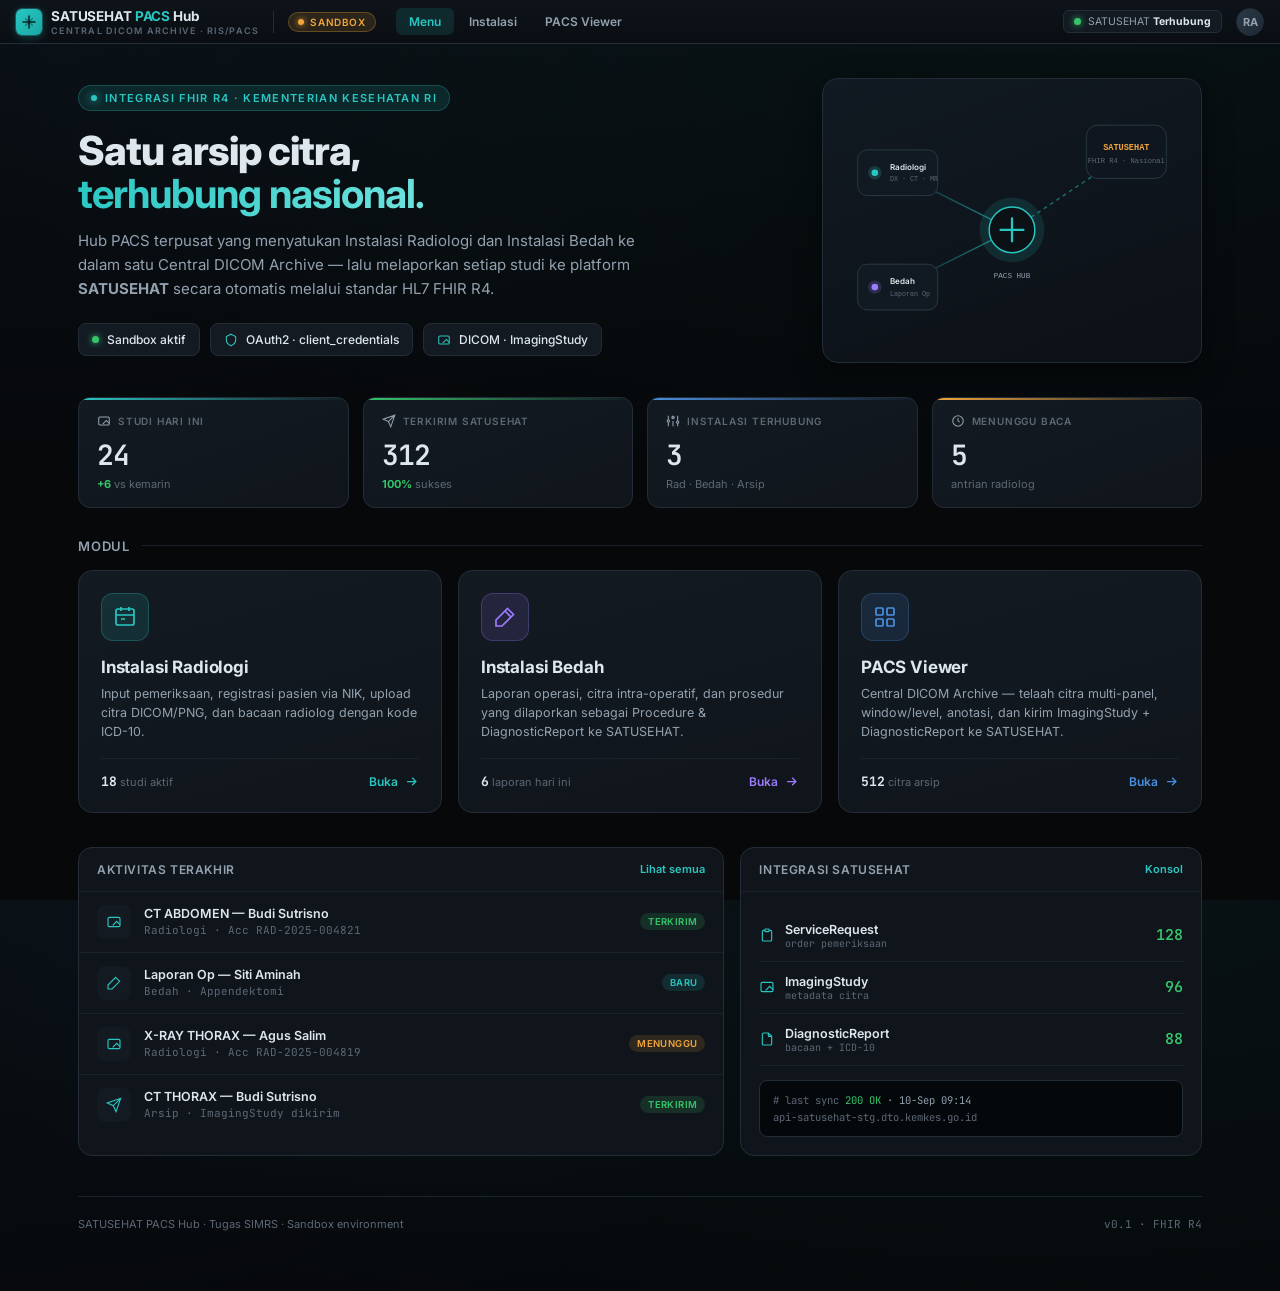
==== Frontend/index.html @ b4e3c7f9 "SIMRS × SATUSEHAT PACS Hub — HTML/DWV frontend + FastAPI backend - Frontend: main menu, instalasi wo" ====
<!DOCTYPE html>
<html lang="id" data-theme="dark">
<head>
<meta charset="UTF-8" />
<meta name="viewport" content="width=device-width, initial-scale=1.0" />
<title>SATUSEHAT PACS Hub · Menu</title>
<link rel="preconnect" href="https://fonts.googleapis.com" />
<link rel="preconnect" href="https://fonts.gstatic.com" crossorigin />
<link href="https://fonts.googleapis.com/css2?family=Inter:wght@400;500;600;700;800&family=JetBrains+Mono:wght@400;500;600&display=swap" rel="stylesheet" />
<style>
:root{
  --bg-void:#06080a;--bg-app:#0b0f14;--bg-elev:#10151b;--bg-panel:#131a22;--bg-panel-2:#182029;--bg-hover:#1d2731;
  --line:#232d38;--line-soft:#1a222b;--txt:#dfe7ee;--txt-2:#93a1af;--txt-3:#5c6875;
  --accent:#29c6c2;--accent-2:#1aa8a4;--accent-dim:rgba(41,198,194,.13);
  --amber:#f2a63b;--amber-dim:rgba(242,166,59,.13);--green:#35c46b;--red:#e5484d;--blue:#4a90e2;--purple:#9d7bff;
  --shadow:0 8px 30px rgba(0,0,0,.45);--radius:6px;--mono:'JetBrains Mono','Consolas',monospace;--h-brand:44px;
}
*{box-sizing:border-box;margin:0;padding:0}
html,body{height:100%}
body{font-family:'Inter',-apple-system,'Segoe UI',Roboto,sans-serif;background:var(--bg-void);color:var(--txt);font-size:13px;-webkit-font-smoothing:antialiased;
  background-image:radial-gradient(1200px 600px at 80% -10%,rgba(41,198,194,.06),transparent),radial-gradient(900px 500px at 0% 0%,rgba(74,144,226,.05),transparent);}
button{font-family:inherit;color:inherit;background:none;border:none;cursor:pointer}
a{text-decoration:none;color:inherit}
::-webkit-scrollbar{width:9px;height:9px}::-webkit-scrollbar-track{background:var(--bg-void)}::-webkit-scrollbar-thumb{background:#28323d;border-radius:5px;border:2px solid var(--bg-void)}
.mono{font-family:var(--mono)}

/* brand bar */
.brand{height:var(--h-brand);display:flex;align-items:center;gap:14px;padding:0 16px;background:linear-gradient(180deg,#0e141a,#0a0e13);border-bottom:1px solid var(--line);position:sticky;top:0;z-index:20}
.logo{display:flex;align-items:center;gap:9px}
.logo-mark{width:26px;height:26px;border-radius:6px;background:linear-gradient(135deg,var(--accent),var(--accent-2));display:grid;place-items:center;box-shadow:0 0 0 1px rgba(41,198,194,.3),0 2px 10px rgba(41,198,194,.3)}
.logo-mark svg{width:16px;height:16px;stroke:#04211f;stroke-width:2.2;fill:none}
.logo-name{font-weight:700;font-size:13.5px;letter-spacing:-.01em}.logo-name b{color:var(--accent)}
.logo-sub{font-size:9px;letter-spacing:.14em;color:var(--txt-3);text-transform:uppercase;font-weight:600;margin-top:1px}
.brand-sep{width:1px;height:22px;background:var(--line)}
.env-badge{display:flex;align-items:center;gap:6px;padding:3px 9px;border-radius:20px;background:var(--amber-dim);border:1px solid rgba(242,166,59,.3)}
.env-badge .dot{width:6px;height:6px;border-radius:50%;background:var(--amber);box-shadow:0 0 6px var(--amber)}
.env-badge span{font-size:10px;font-weight:600;letter-spacing:.06em;color:var(--amber)}
.topnav{display:flex;gap:2px;margin-left:6px}
.topnav a{padding:6px 13px;border-radius:6px;font-size:12px;font-weight:600;color:var(--txt-2);transition:.12s}
.topnav a:hover{background:var(--bg-hover);color:var(--txt)}
.topnav a.active{background:var(--accent-dim);color:var(--accent)}
.brand-spacer{flex:1}
.conn{display:flex;align-items:center;gap:7px;padding:4px 10px;border-radius:var(--radius);background:var(--bg-panel);border:1px solid var(--line)}
.conn .led{width:7px;height:7px;border-radius:50%;background:var(--green);box-shadow:0 0 7px var(--green);animation:pulse 2.4s infinite}
@keyframes pulse{0%,100%{opacity:1}50%{opacity:.45}}
.conn small{font-size:10.5px;color:var(--txt-2)}.conn small b{color:var(--txt)}
.avatar{width:28px;height:28px;border-radius:50%;background:linear-gradient(135deg,#2c3a47,#1c2732);border:1px solid var(--line);display:grid;place-items:center;font-size:11px;font-weight:700;color:var(--txt-2)}

/* page container */
.wrap{max-width:1180px;margin:0 auto;padding:34px 28px 60px}

/* hero */
.hero{display:grid;grid-template-columns:1fr 380px;gap:30px;align-items:center;margin-bottom:34px}
.hero-eyebrow{display:inline-flex;align-items:center;gap:8px;font-size:11px;letter-spacing:.12em;text-transform:uppercase;font-weight:600;color:var(--accent);background:var(--accent-dim);border:1px solid rgba(41,198,194,.25);padding:5px 12px;border-radius:20px;margin-bottom:18px}
.hero-eyebrow .d{width:6px;height:6px;border-radius:50%;background:var(--accent);box-shadow:0 0 8px var(--accent)}
.hero h1{font-size:40px;font-weight:800;letter-spacing:-.025em;line-height:1.08;margin-bottom:14px}
.hero h1 b{background:linear-gradient(120deg,var(--accent),#6fe3df);-webkit-background-clip:text;background-clip:text;-webkit-text-fill-color:transparent}
.hero p{font-size:15px;color:var(--txt-2);line-height:1.6;max-width:560px;margin-bottom:22px}
.hero-chips{display:flex;gap:10px;flex-wrap:wrap}
.chip{display:flex;align-items:center;gap:8px;padding:8px 13px;background:var(--bg-panel);border:1px solid var(--line);border-radius:8px;font-size:12px;font-weight:500}
.chip svg{width:14px;height:14px;stroke:var(--accent);fill:none;stroke-width:1.8}
.chip .led{width:7px;height:7px;border-radius:50%;background:var(--green);box-shadow:0 0 7px var(--green)}
.hero-visual{background:linear-gradient(160deg,#111922,#0c1116);border:1px solid var(--line);border-radius:16px;padding:8px;box-shadow:var(--shadow);overflow:hidden}
.hero-visual svg{width:100%;height:auto;display:block}

/* stat tiles */
.stats{display:grid;grid-template-columns:repeat(4,1fr);gap:14px;margin-bottom:30px}
.stat{background:linear-gradient(160deg,var(--bg-panel),var(--bg-elev));border:1px solid var(--line);border-radius:12px;padding:16px 18px;position:relative;overflow:hidden}
.stat::before{content:'';position:absolute;top:0;left:0;right:0;height:2px;background:linear-gradient(90deg,var(--accent),transparent)}
.stat .st-label{font-size:10px;letter-spacing:.08em;text-transform:uppercase;color:var(--txt-3);font-weight:600;margin-bottom:8px;display:flex;align-items:center;gap:7px}
.stat .st-label svg{width:14px;height:14px;stroke:var(--txt-2);fill:none;stroke-width:1.8}
.stat .st-num{font-family:var(--mono);font-size:28px;font-weight:600;letter-spacing:-.02em}
.stat .st-sub{font-size:11px;color:var(--txt-3);margin-top:4px}
.stat .st-sub b{color:var(--green)}
.stat:nth-child(2)::before{background:linear-gradient(90deg,var(--green),transparent)}
.stat:nth-child(3)::before{background:linear-gradient(90deg,var(--blue),transparent)}
.stat:nth-child(4)::before{background:linear-gradient(90deg,var(--amber),transparent)}

/* module cards */
.sec-title{display:flex;align-items:center;gap:12px;font-size:13px;letter-spacing:.06em;text-transform:uppercase;color:var(--txt-2);font-weight:600;margin:6px 0 16px}
.sec-title::after{content:'';flex:1;height:1px;background:var(--line-soft)}
.modules{display:grid;grid-template-columns:repeat(3,1fr);gap:16px;margin-bottom:34px}
.mod{display:flex;flex-direction:column;background:linear-gradient(165deg,var(--bg-panel),var(--bg-elev));border:1px solid var(--line);border-radius:14px;padding:22px;position:relative;overflow:hidden;transition:transform .16s,border-color .16s,box-shadow .16s}
.mod::after{content:'';position:absolute;inset:0;background:radial-gradient(400px 200px at 50% -20%,var(--glow,rgba(41,198,194,.14)),transparent);opacity:0;transition:opacity .2s;pointer-events:none}
.mod:hover{transform:translateY(-4px);border-color:var(--brd,rgba(41,198,194,.4));box-shadow:0 14px 40px rgba(0,0,0,.4)}
.mod:hover::after{opacity:1}
.mod-icon{width:48px;height:48px;border-radius:12px;display:grid;place-items:center;margin-bottom:16px;background:var(--ic-bg,var(--accent-dim));border:1px solid var(--ic-brd,rgba(41,198,194,.25))}
.mod-icon svg{width:24px;height:24px;stroke:var(--ic,var(--accent));fill:none;stroke-width:1.7}
.mod h3{font-size:17px;font-weight:700;letter-spacing:-.01em;margin-bottom:7px}
.mod p{font-size:12.5px;color:var(--txt-2);line-height:1.55;margin-bottom:16px;flex:1}
.mod-foot{display:flex;align-items:center;justify-content:space-between;padding-top:14px;border-top:1px solid var(--line-soft)}
.mod-stat{font-size:11px;color:var(--txt-3)}.mod-stat b{font-family:var(--mono);color:var(--txt);font-size:13px}
.mod-go{display:flex;align-items:center;gap:6px;font-size:12px;font-weight:600;color:var(--ic,var(--accent))}
.mod-go svg{width:15px;height:15px;stroke:currentColor;fill:none;stroke-width:2;transition:transform .16s}
.mod:hover .mod-go svg{transform:translateX(4px)}

/* bottom two-col */
.bottom{display:grid;grid-template-columns:1.4fr 1fr;gap:16px}
.card{background:var(--bg-elev);border:1px solid var(--line);border-radius:14px;overflow:hidden}
.card-head{display:flex;align-items:center;justify-content:space-between;padding:14px 18px;border-bottom:1px solid var(--line-soft)}
.card-head span{font-size:12px;letter-spacing:.05em;text-transform:uppercase;color:var(--txt-2);font-weight:600}
.card-head a{font-size:11px;color:var(--accent);font-weight:600}
.act{display:flex;align-items:center;gap:13px;padding:13px 18px;border-bottom:1px solid var(--line-soft)}
.act:last-child{border-bottom:none}
.act-ic{width:34px;height:34px;border-radius:8px;background:var(--bg-panel);display:grid;place-items:center;flex-shrink:0}
.act-ic svg{width:16px;height:16px;stroke:var(--accent);fill:none;stroke-width:1.7}
.act-main{flex:1;min-width:0}.act-main b{font-size:12.5px;font-weight:600;display:block}.act-main small{font-size:11px;color:var(--txt-3);font-family:var(--mono)}
.act-tag{font-size:9.5px;font-weight:600;letter-spacing:.04em;text-transform:uppercase;padding:3px 8px;border-radius:12px}
.act-tag.sent{background:rgba(53,196,107,.15);color:var(--green)}
.act-tag.new{background:var(--accent-dim);color:var(--accent)}
.act-tag.wait{background:var(--amber-dim);color:var(--amber)}
/* integration card */
.integ{padding:18px}
.integ-row{display:flex;align-items:center;justify-content:space-between;padding:11px 0;border-bottom:1px solid var(--line-soft)}
.integ-row:last-child{border-bottom:none}
.integ-row .l{display:flex;align-items:center;gap:10px}
.integ-row .l svg{width:16px;height:16px;stroke:var(--accent);fill:none;stroke-width:1.7}
.integ-row .l b{font-size:12.5px;font-weight:600}.integ-row .l small{display:block;font-size:10px;color:var(--txt-3);font-family:var(--mono)}
.integ-row .n{font-family:var(--mono);font-size:15px;font-weight:600;color:var(--green)}
.integ-foot{margin-top:14px;padding:11px 13px;background:#05080b;border:1px solid var(--line);border-radius:8px;font-family:var(--mono);font-size:10.5px;color:var(--txt-2);line-height:1.6}
.integ-foot .ok{color:var(--green)}.integ-foot .mut{color:var(--txt-3)}

.footer{margin-top:40px;padding-top:20px;border-top:1px solid var(--line-soft);display:flex;align-items:center;justify-content:space-between;font-size:11px;color:var(--txt-3)}

@media(max-width:960px){.hero{grid-template-columns:1fr}.hero-visual{display:none}.stats{grid-template-columns:1fr 1fr}.modules{grid-template-columns:1fr}.bottom{grid-template-columns:1fr}}
</style>
</head>
<body>

<header class="brand">
  <a href="index.html" class="logo">
    <div class="logo-mark"><svg viewBox="0 0 24 24"><path d="M12 3v18M3 12h18" stroke-linecap="round"/><path d="M7 7l10 10M17 7L7 17" opacity=".4" stroke-linecap="round"/></svg></div>
    <div><div class="logo-name">SATUSEHAT <b>PACS</b> Hub</div><div class="logo-sub">Central DICOM Archive · RIS/PACS</div></div>
  </a>
  <div class="brand-sep"></div>
  <div class="env-badge"><i class="dot"></i><span>SANDBOX</span></div>
  <nav class="topnav">
    <a href="index.html" class="active">Menu</a>
    <a href="instalasi.html">Instalasi</a>
    <a href="pacs.html">PACS Viewer</a>
  </nav>
  <div class="brand-spacer"></div>
  <div class="conn"><i class="led"></i><small>SATUSEHAT <b>Terhubung</b></small></div>
  <div class="avatar">RA</div>
</header>

<div class="wrap">

  <!-- HERO -->
  <section class="hero">
    <div>
      <div class="hero-eyebrow"><i class="d"></i>Integrasi FHIR R4 · Kementerian Kesehatan RI</div>
      <h1>Satu arsip citra,<br><b>terhubung nasional.</b></h1>
      <p>Hub PACS terpusat yang menyatukan Instalasi Radiologi dan Instalasi Bedah ke dalam satu Central DICOM Archive — lalu melaporkan setiap studi ke platform <b>SATUSEHAT</b> secara otomatis melalui standar HL7 FHIR R4.</p>
      <div class="hero-chips">
        <div class="chip"><i class="led"></i>Sandbox aktif</div>
        <div class="chip"><svg viewBox="0 0 24 24"><path d="M12 2l8 4v6c0 5-3.5 8-8 10-4.5-2-8-5-8-10V6z"/></svg>OAuth2 · client_credentials</div>
        <div class="chip"><svg viewBox="0 0 24 24"><rect x="3" y="5" width="18" height="14" rx="2"/><path d="M21 16l-5-5-6 6"/></svg>DICOM · ImagingStudy</div>
      </div>
    </div>
    <div class="hero-visual">
      <svg viewBox="0 0 380 280" xmlns="http://www.w3.org/2000/svg">
        <defs>
          <radialGradient id="hub" cx="50%" cy="50%" r="50%"><stop offset="0%" stop-color="#29c6c2"/><stop offset="100%" stop-color="#1aa8a4"/></radialGradient>
          <linearGradient id="ln" x1="0" y1="0" x2="1" y2="0"><stop offset="0%" stop-color="#29c6c2" stop-opacity="0"/><stop offset="100%" stop-color="#29c6c2" stop-opacity=".7"/></linearGradient>
        </defs>
        <!-- links -->
        <line x1="70" y1="90" x2="190" y2="150" stroke="url(#ln)" stroke-width="1.5"/>
        <line x1="70" y1="210" x2="190" y2="150" stroke="url(#ln)" stroke-width="1.5"/>
        <line x1="190" y1="150" x2="310" y2="70" stroke="#29c6c2" stroke-opacity=".5" stroke-width="1.5" stroke-dasharray="4 4"/>
        <!-- satusehat cloud -->
        <g transform="translate(268,40)"><rect width="84" height="56" rx="12" fill="#0f1620" stroke="#2a3a44"/><text x="42" y="26" fill="#f2a63b" font-family="monospace" font-size="9" font-weight="700" text-anchor="middle">SATUSEHAT</text><text x="42" y="40" fill="#5c6875" font-family="monospace" font-size="7.5" text-anchor="middle">FHIR R4 · Nasional</text></g>
        <!-- nodes -->
        <g transform="translate(28,66)"><rect width="84" height="48" rx="10" fill="#111922" stroke="#2a3a44"/><circle cx="18" cy="24" r="7" fill="#29c6c2" opacity=".2"/><circle cx="18" cy="24" r="3.5" fill="#29c6c2"/><text x="34" y="21" fill="#dfe7ee" font-family="Inter" font-size="8.5" font-weight="600">Radiologi</text><text x="34" y="33" fill="#5c6875" font-family="monospace" font-size="7">DX · CT · MR</text></g>
        <g transform="translate(28,186)"><rect width="84" height="48" rx="10" fill="#111922" stroke="#2a3a44"/><circle cx="18" cy="24" r="7" fill="#9d7bff" opacity=".2"/><circle cx="18" cy="24" r="3.5" fill="#9d7bff"/><text x="34" y="21" fill="#dfe7ee" font-family="Inter" font-size="8.5" font-weight="600">Bedah</text><text x="34" y="33" fill="#5c6875" font-family="monospace" font-size="7">Laporan Op</text></g>
        <!-- central hub -->
        <circle cx="190" cy="150" r="34" fill="url(#hub)" opacity=".16"/>
        <circle cx="190" cy="150" r="24" fill="#0c1116" stroke="#29c6c2" stroke-width="1.5"/>
        <path d="M190 138v24M178 150h24" stroke="#29c6c2" stroke-width="2.4" stroke-linecap="round"/>
        <circle cx="190" cy="150" r="34" fill="none" stroke="#29c6c2" stroke-opacity=".3" stroke-width="1"><animate attributeName="r" values="24;46;24" dur="3s" repeatCount="indefinite"/><animate attributeName="stroke-opacity" values=".5;0;.5" dur="3s" repeatCount="indefinite"/></circle>
        <text x="190" y="200" fill="#93a1af" font-family="monospace" font-size="8" text-anchor="middle">PACS HUB</text>
      </svg>
    </div>
  </section>

  <!-- STATS -->
  <section class="stats">
    <div class="stat"><div class="st-label"><svg viewBox="0 0 24 24"><rect x="3" y="5" width="18" height="14" rx="2"/><path d="M21 16l-5-5-6 6"/></svg>Studi Hari Ini</div><div class="st-num">24</div><div class="st-sub"><b>+6</b> vs kemarin</div></div>
    <div class="stat"><div class="st-label"><svg viewBox="0 0 24 24"><path d="M22 2L11 13M22 2l-7 20-4-9-9-4 20-7z"/></svg>Terkirim SATUSEHAT</div><div class="st-num">312</div><div class="st-sub"><b>100%</b> sukses</div></div>
    <div class="stat"><div class="st-label"><svg viewBox="0 0 24 24"><path d="M4 21v-7M4 10V3M12 21v-9M12 8V3M20 21v-5M20 12V3"/><circle cx="4" cy="12" r="2"/><circle cx="12" cy="6" r="2"/><circle cx="20" cy="14" r="2"/></svg>Instalasi Terhubung</div><div class="st-num">3</div><div class="st-sub">Rad · Bedah · Arsip</div></div>
    <div class="stat"><div class="st-label"><svg viewBox="0 0 24 24"><circle cx="12" cy="12" r="9"/><path d="M12 7v5l3 2"/></svg>Menunggu Baca</div><div class="st-num">5</div><div class="st-sub">antrian radiolog</div></div>
  </section>

  <!-- MODULES -->
  <div class="sec-title">Modul</div>
  <section class="modules">
    <a class="mod" href="instalasi.html" style="--brd:rgba(41,198,194,.4);--glow:rgba(41,198,194,.14);--ic:#29c6c2;--ic-bg:rgba(41,198,194,.13);--ic-brd:rgba(41,198,194,.25)">
      <div class="mod-icon"><svg viewBox="0 0 24 24"><rect x="3" y="4" width="18" height="16" rx="2"/><path d="M8 2v4M16 2v4M3 10h18M8 14h4"/></svg></div>
      <h3>Instalasi Radiologi</h3>
      <p>Input pemeriksaan, registrasi pasien via NIK, upload citra DICOM/PNG, dan bacaan radiolog dengan kode ICD-10.</p>
      <div class="mod-foot"><span class="mod-stat"><b>18</b> studi aktif</span><span class="mod-go">Buka <svg viewBox="0 0 24 24"><path d="M5 12h14M13 6l6 6-6 6"/></svg></span></div>
    </a>
    <a class="mod" href="instalasi.html#bedah" style="--brd:rgba(157,123,255,.4);--glow:rgba(157,123,255,.14);--ic:#9d7bff;--ic-bg:rgba(157,123,255,.13);--ic-brd:rgba(157,123,255,.25)">
      <div class="mod-icon"><svg viewBox="0 0 24 24"><path d="M14.5 3.5l6 6L9 21H3v-6z"/><path d="M12 6l6 6"/></svg></div>
      <h3>Instalasi Bedah</h3>
      <p>Laporan operasi, citra intra-operatif, dan prosedur yang dilaporkan sebagai Procedure & DiagnosticReport ke SATUSEHAT.</p>
      <div class="mod-foot"><span class="mod-stat"><b>6</b> laporan hari ini</span><span class="mod-go">Buka <svg viewBox="0 0 24 24"><path d="M5 12h14M13 6l6 6-6 6"/></svg></span></div>
    </a>
    <a class="mod" href="pacs.html" style="--brd:rgba(74,144,226,.4);--glow:rgba(74,144,226,.14);--ic:#4a90e2;--ic-bg:rgba(74,144,226,.13);--ic-brd:rgba(74,144,226,.25)">
      <div class="mod-icon"><svg viewBox="0 0 24 24"><rect x="3" y="3" width="7" height="7" rx="1"/><rect x="14" y="3" width="7" height="7" rx="1"/><rect x="3" y="14" width="7" height="7" rx="1"/><rect x="14" y="14" width="7" height="7" rx="1"/></svg></div>
      <h3>PACS Viewer</h3>
      <p>Central DICOM Archive — telaah citra multi-panel, window/level, anotasi, dan kirim ImagingStudy + DiagnosticReport ke SATUSEHAT.</p>
      <div class="mod-foot"><span class="mod-stat"><b>512</b> citra arsip</span><span class="mod-go">Buka <svg viewBox="0 0 24 24"><path d="M5 12h14M13 6l6 6-6 6"/></svg></span></div>
    </a>
  </section>

  <!-- BOTTOM -->
  <section class="bottom">
    <div class="card">
      <div class="card-head"><span>Aktivitas Terakhir</span><a href="pacs.html">Lihat semua</a></div>
      <div class="act"><div class="act-ic"><svg viewBox="0 0 24 24"><rect x="3" y="5" width="18" height="14" rx="2"/><path d="M21 16l-5-5-6 6"/></svg></div><div class="act-main"><b>CT ABDOMEN — Budi Sutrisno</b><small>Radiologi · Acc RAD-2025-004821</small></div><span class="act-tag sent">Terkirim</span></div>
      <div class="act"><div class="act-ic"><svg viewBox="0 0 24 24"><path d="M14.5 3.5l6 6L9 21H3v-6z"/></svg></div><div class="act-main"><b>Laporan Op — Siti Aminah</b><small>Bedah · Appendektomi</small></div><span class="act-tag new">Baru</span></div>
      <div class="act"><div class="act-ic"><svg viewBox="0 0 24 24"><rect x="3" y="5" width="18" height="14" rx="2"/><path d="M21 16l-5-5-6 6"/></svg></div><div class="act-main"><b>X-RAY THORAX — Agus Salim</b><small>Radiologi · Acc RAD-2025-004819</small></div><span class="act-tag wait">Menunggu</span></div>
      <div class="act"><div class="act-ic"><svg viewBox="0 0 24 24"><path d="M22 2L11 13M22 2l-7 20-4-9-9-4 20-7z"/></svg></div><div class="act-main"><b>CT THORAX — Budi Sutrisno</b><small>Arsip · ImagingStudy dikirim</small></div><span class="act-tag sent">Terkirim</span></div>
    </div>
    <div class="card">
      <div class="card-head"><span>Integrasi SATUSEHAT</span><a href="pacs.html">Konsol</a></div>
      <div class="integ">
        <div class="integ-row"><div class="l"><svg viewBox="0 0 24 24"><rect x="9" y="3" width="6" height="4" rx="1"/><path d="M9 5H7a2 2 0 00-2 2v12a2 2 0 002 2h10a2 2 0 002-2V7a2 2 0 00-2-2h-2"/></svg><div><b>ServiceRequest</b><small>order pemeriksaan</small></div></div><div class="n">128</div></div>
        <div class="integ-row"><div class="l"><svg viewBox="0 0 24 24"><rect x="3" y="5" width="18" height="14" rx="2"/><path d="M21 16l-5-5-6 6"/></svg><div><b>ImagingStudy</b><small>metadata citra</small></div></div><div class="n">96</div></div>
        <div class="integ-row"><div class="l"><svg viewBox="0 0 24 24"><path d="M14 3v4a1 1 0 001 1h4"/><path d="M17 21H7a2 2 0 01-2-2V5a2 2 0 012-2h7l5 5v11a2 2 0 01-2 2z"/></svg><div><b>DiagnosticReport</b><small>bacaan + ICD-10</small></div></div><div class="n">88</div></div>
        <div class="integ-foot"><span class="mut"># last sync</span> <span class="ok">200 OK</span> · 10-Sep 09:14<br><span class="mut">api-satusehat-stg.dto.kemkes.go.id</span></div>
      </div>
    </div>
  </section>

  <div class="footer"><span>SATUSEHAT PACS Hub · Tugas SIMRS · Sandbox environment</span><span class="mono">v0.1 · FHIR R4</span></div>
</div>

</body>
</html>
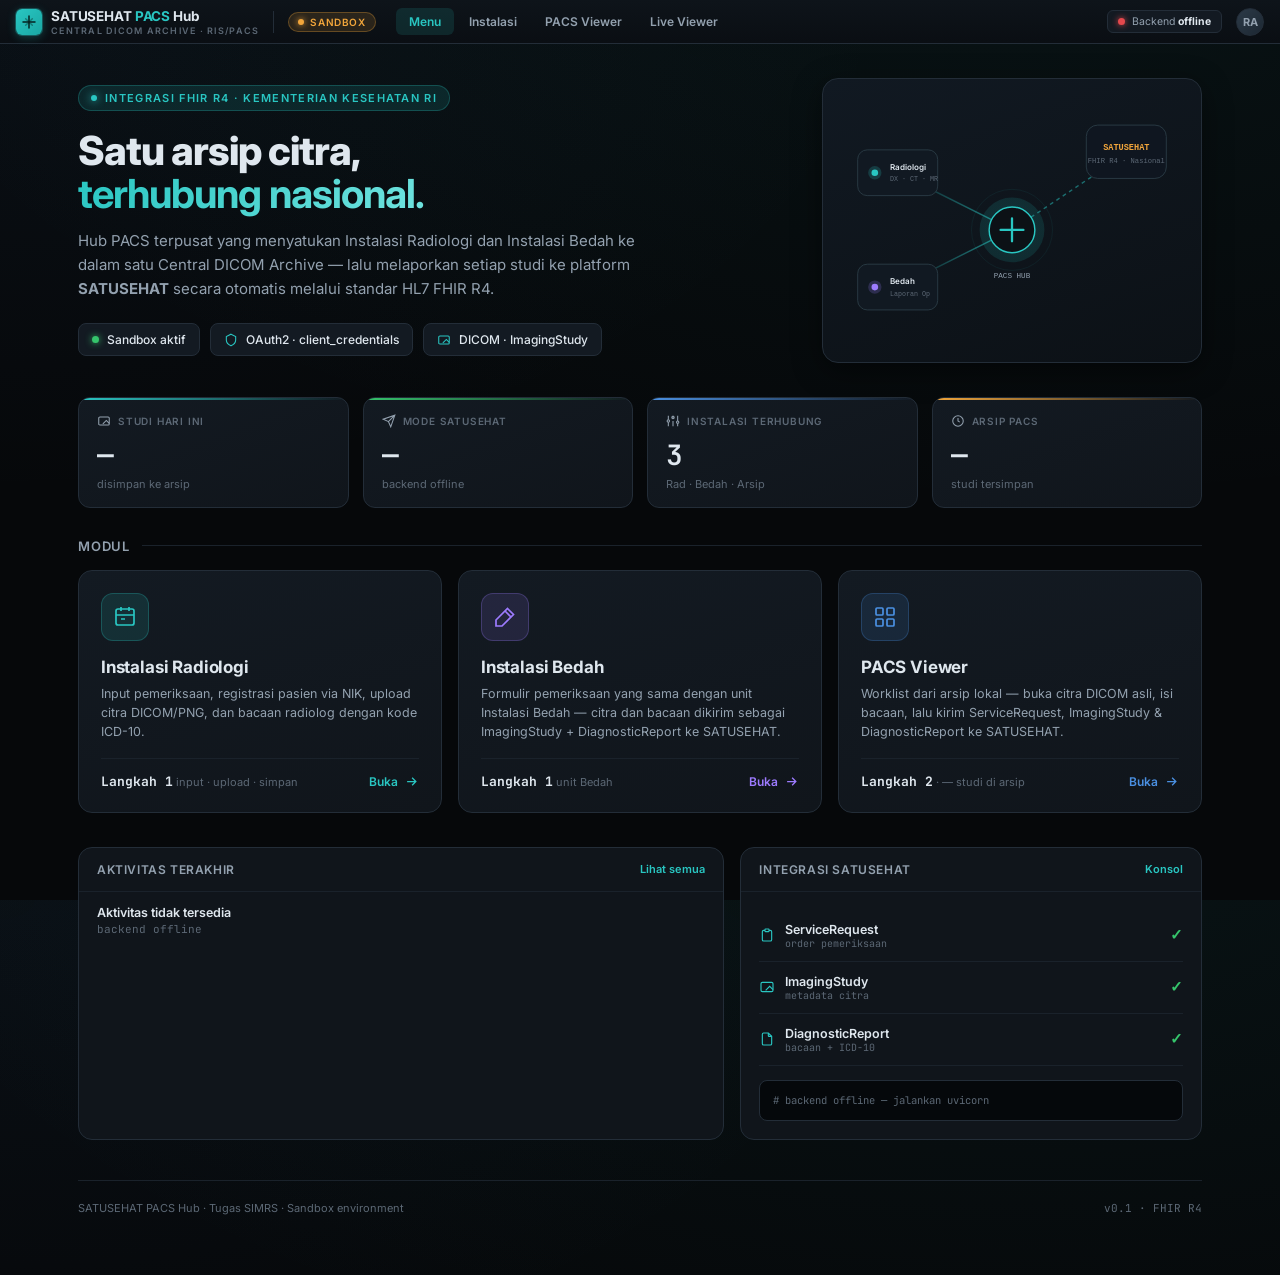
==== commit aa005164: "refactor: tidy frontend content - one demo patient, live status, archive-driven PACS" ====
--- a/Frontend/index.html
+++ b/Frontend/index.html
@@ -138,9 +138,10 @@
     <a href="index.html" class="active">Menu</a>
     <a href="instalasi.html">Instalasi</a>
     <a href="pacs.html">PACS Viewer</a>
+    <a href="viewer.html">Live Viewer</a>
   </nav>
   <div class="brand-spacer"></div>
-  <div class="conn"><i class="led"></i><small>SATUSEHAT <b>Terhubung</b></small></div>
+  <div class="conn" id="conn"><i class="led"></i><small id="connText">SATUSEHAT <b>memeriksa…</b></small></div>
   <div class="avatar">RA</div>
 </header>
 
@@ -185,10 +186,10 @@
 
   <!-- STATS -->
   <section class="stats">
-    <div class="stat"><div class="st-label"><svg viewBox="0 0 24 24"><rect x="3" y="5" width="18" height="14" rx="2"/><path d="M21 16l-5-5-6 6"/></svg>Studi Hari Ini</div><div class="st-num">24</div><div class="st-sub"><b>+6</b> vs kemarin</div></div>
-    <div class="stat"><div class="st-label"><svg viewBox="0 0 24 24"><path d="M22 2L11 13M22 2l-7 20-4-9-9-4 20-7z"/></svg>Terkirim SATUSEHAT</div><div class="st-num">312</div><div class="st-sub"><b>100%</b> sukses</div></div>
+    <div class="stat"><div class="st-label"><svg viewBox="0 0 24 24"><rect x="3" y="5" width="18" height="14" rx="2"/><path d="M21 16l-5-5-6 6"/></svg>Studi Hari Ini</div><div class="st-num" id="statToday">—</div><div class="st-sub">disimpan ke arsip</div></div>
+    <div class="stat"><div class="st-label"><svg viewBox="0 0 24 24"><path d="M22 2L11 13M22 2l-7 20-4-9-9-4 20-7z"/></svg>Mode SATUSEHAT</div><div class="st-num" id="statMode">—</div><div class="st-sub" id="statModeSub">memeriksa…</div></div>
     <div class="stat"><div class="st-label"><svg viewBox="0 0 24 24"><path d="M4 21v-7M4 10V3M12 21v-9M12 8V3M20 21v-5M20 12V3"/><circle cx="4" cy="12" r="2"/><circle cx="12" cy="6" r="2"/><circle cx="20" cy="14" r="2"/></svg>Instalasi Terhubung</div><div class="st-num">3</div><div class="st-sub">Rad · Bedah · Arsip</div></div>
-    <div class="stat"><div class="st-label"><svg viewBox="0 0 24 24"><circle cx="12" cy="12" r="9"/><path d="M12 7v5l3 2"/></svg>Menunggu Baca</div><div class="st-num">5</div><div class="st-sub">antrian radiolog</div></div>
+    <div class="stat"><div class="st-label"><svg viewBox="0 0 24 24"><circle cx="12" cy="12" r="9"/><path d="M12 7v5l3 2"/></svg>Arsip PACS</div><div class="st-num" id="statArchive">—</div><div class="st-sub" id="statArchiveSub">studi tersimpan</div></div>
   </section>
 
   <!-- MODULES -->
@@ -198,19 +199,19 @@
       <div class="mod-icon"><svg viewBox="0 0 24 24"><rect x="3" y="4" width="18" height="16" rx="2"/><path d="M8 2v4M16 2v4M3 10h18M8 14h4"/></svg></div>
       <h3>Instalasi Radiologi</h3>
       <p>Input pemeriksaan, registrasi pasien via NIK, upload citra DICOM/PNG, dan bacaan radiolog dengan kode ICD-10.</p>
-      <div class="mod-foot"><span class="mod-stat"><b>18</b> studi aktif</span><span class="mod-go">Buka <svg viewBox="0 0 24 24"><path d="M5 12h14M13 6l6 6-6 6"/></svg></span></div>
+      <div class="mod-foot"><span class="mod-stat"><b>Langkah 1</b> input · upload · simpan</span><span class="mod-go">Buka <svg viewBox="0 0 24 24"><path d="M5 12h14M13 6l6 6-6 6"/></svg></span></div>
     </a>
     <a class="mod" href="instalasi.html#bedah" style="--brd:rgba(157,123,255,.4);--glow:rgba(157,123,255,.14);--ic:#9d7bff;--ic-bg:rgba(157,123,255,.13);--ic-brd:rgba(157,123,255,.25)">
       <div class="mod-icon"><svg viewBox="0 0 24 24"><path d="M14.5 3.5l6 6L9 21H3v-6z"/><path d="M12 6l6 6"/></svg></div>
       <h3>Instalasi Bedah</h3>
-      <p>Laporan operasi, citra intra-operatif, dan prosedur yang dilaporkan sebagai Procedure & DiagnosticReport ke SATUSEHAT.</p>
-      <div class="mod-foot"><span class="mod-stat"><b>6</b> laporan hari ini</span><span class="mod-go">Buka <svg viewBox="0 0 24 24"><path d="M5 12h14M13 6l6 6-6 6"/></svg></span></div>
+      <p>Formulir pemeriksaan yang sama dengan unit Instalasi Bedah — citra dan bacaan dikirim sebagai ImagingStudy + DiagnosticReport ke SATUSEHAT.</p>
+      <div class="mod-foot"><span class="mod-stat"><b>Langkah 1</b> unit Bedah</span><span class="mod-go">Buka <svg viewBox="0 0 24 24"><path d="M5 12h14M13 6l6 6-6 6"/></svg></span></div>
     </a>
     <a class="mod" href="pacs.html" style="--brd:rgba(74,144,226,.4);--glow:rgba(74,144,226,.14);--ic:#4a90e2;--ic-bg:rgba(74,144,226,.13);--ic-brd:rgba(74,144,226,.25)">
       <div class="mod-icon"><svg viewBox="0 0 24 24"><rect x="3" y="3" width="7" height="7" rx="1"/><rect x="14" y="3" width="7" height="7" rx="1"/><rect x="3" y="14" width="7" height="7" rx="1"/><rect x="14" y="14" width="7" height="7" rx="1"/></svg></div>
       <h3>PACS Viewer</h3>
-      <p>Central DICOM Archive — telaah citra multi-panel, window/level, anotasi, dan kirim ImagingStudy + DiagnosticReport ke SATUSEHAT.</p>
-      <div class="mod-foot"><span class="mod-stat"><b>512</b> citra arsip</span><span class="mod-go">Buka <svg viewBox="0 0 24 24"><path d="M5 12h14M13 6l6 6-6 6"/></svg></span></div>
+      <p>Worklist dari arsip lokal — buka citra DICOM asli, isi bacaan, lalu kirim ServiceRequest, ImagingStudy &amp; DiagnosticReport ke SATUSEHAT.</p>
+      <div class="mod-foot"><span class="mod-stat"><b>Langkah 2</b> · <span id="modArchive">—</span> studi di arsip</span><span class="mod-go">Buka <svg viewBox="0 0 24 24"><path d="M5 12h14M13 6l6 6-6 6"/></svg></span></div>
     </a>
   </section>
 
@@ -218,18 +219,15 @@
   <section class="bottom">
     <div class="card">
       <div class="card-head"><span>Aktivitas Terakhir</span><a href="pacs.html">Lihat semua</a></div>
-      <div class="act"><div class="act-ic"><svg viewBox="0 0 24 24"><rect x="3" y="5" width="18" height="14" rx="2"/><path d="M21 16l-5-5-6 6"/></svg></div><div class="act-main"><b>CT ABDOMEN — Budi Sutrisno</b><small>Radiologi · Acc RAD-2025-004821</small></div><span class="act-tag sent">Terkirim</span></div>
-      <div class="act"><div class="act-ic"><svg viewBox="0 0 24 24"><path d="M14.5 3.5l6 6L9 21H3v-6z"/></svg></div><div class="act-main"><b>Laporan Op — Siti Aminah</b><small>Bedah · Appendektomi</small></div><span class="act-tag new">Baru</span></div>
-      <div class="act"><div class="act-ic"><svg viewBox="0 0 24 24"><rect x="3" y="5" width="18" height="14" rx="2"/><path d="M21 16l-5-5-6 6"/></svg></div><div class="act-main"><b>X-RAY THORAX — Agus Salim</b><small>Radiologi · Acc RAD-2025-004819</small></div><span class="act-tag wait">Menunggu</span></div>
-      <div class="act"><div class="act-ic"><svg viewBox="0 0 24 24"><path d="M22 2L11 13M22 2l-7 20-4-9-9-4 20-7z"/></svg></div><div class="act-main"><b>CT THORAX — Budi Sutrisno</b><small>Arsip · ImagingStudy dikirim</small></div><span class="act-tag sent">Terkirim</span></div>
+      <div id="actList"><div class="act"><div class="act-main"><b>Memuat aktivitas…</b><small>arsip lokal</small></div></div></div>
     </div>
     <div class="card">
       <div class="card-head"><span>Integrasi SATUSEHAT</span><a href="pacs.html">Konsol</a></div>
       <div class="integ">
-        <div class="integ-row"><div class="l"><svg viewBox="0 0 24 24"><rect x="9" y="3" width="6" height="4" rx="1"/><path d="M9 5H7a2 2 0 00-2 2v12a2 2 0 002 2h10a2 2 0 002-2V7a2 2 0 00-2-2h-2"/></svg><div><b>ServiceRequest</b><small>order pemeriksaan</small></div></div><div class="n">128</div></div>
-        <div class="integ-row"><div class="l"><svg viewBox="0 0 24 24"><rect x="3" y="5" width="18" height="14" rx="2"/><path d="M21 16l-5-5-6 6"/></svg><div><b>ImagingStudy</b><small>metadata citra</small></div></div><div class="n">96</div></div>
-        <div class="integ-row"><div class="l"><svg viewBox="0 0 24 24"><path d="M14 3v4a1 1 0 001 1h4"/><path d="M17 21H7a2 2 0 01-2-2V5a2 2 0 012-2h7l5 5v11a2 2 0 01-2 2z"/></svg><div><b>DiagnosticReport</b><small>bacaan + ICD-10</small></div></div><div class="n">88</div></div>
-        <div class="integ-foot"><span class="mut"># last sync</span> <span class="ok">200 OK</span> · 10-Sep 09:14<br><span class="mut">api-satusehat-stg.dto.kemkes.go.id</span></div>
+        <div class="integ-row"><div class="l"><svg viewBox="0 0 24 24"><rect x="9" y="3" width="6" height="4" rx="1"/><path d="M9 5H7a2 2 0 00-2 2v12a2 2 0 002 2h10a2 2 0 002-2V7a2 2 0 00-2-2h-2"/></svg><div><b>ServiceRequest</b><small>order pemeriksaan</small></div></div><div class="n">✓</div></div>
+        <div class="integ-row"><div class="l"><svg viewBox="0 0 24 24"><rect x="3" y="5" width="18" height="14" rx="2"/><path d="M21 16l-5-5-6 6"/></svg><div><b>ImagingStudy</b><small>metadata citra</small></div></div><div class="n">✓</div></div>
+        <div class="integ-row"><div class="l"><svg viewBox="0 0 24 24"><path d="M14 3v4a1 1 0 001 1h4"/><path d="M17 21H7a2 2 0 01-2-2V5a2 2 0 012-2h7l5 5v11a2 2 0 01-2 2z"/></svg><div><b>DiagnosticReport</b><small>bacaan + ICD-10</small></div></div><div class="n">✓</div></div>
+        <div class="integ-foot" id="integFoot"><span class="mut"># memeriksa backend…</span></div>
       </div>
     </div>
   </section>
@@ -237,5 +235,39 @@
   <div class="footer"><span>SATUSEHAT PACS Hub · Tugas SIMRS · Sandbox environment</span><span class="mono">v0.1 · FHIR R4</span></div>
 </div>
 
+<script>
+// Live menu data: backend health (LIVE/MOCK) and the local PACS archive. Nothing here is invented.
+(function(){
+  const API_BASE=location.protocol.startsWith('http')?location.origin:'http://localhost:8000';
+  const $=q=>document.querySelector(q);
+  const esc=v=>String(v??'').replace(/[&<>"]/g,c=>({'&':'&amp;','<':'&lt;','>':'&gt;','"':'&quot;'}[c]));
+  const ACT_ICON='<svg viewBox="0 0 24 24"><rect x="3" y="5" width="18" height="14" rx="2"/><path d="M21 16l-5-5-6 6"/></svg>';
+  function setConn(html,color){$('#connText').innerHTML=html;const led=$('#conn .led');if(led&&color){led.style.background=color;led.style.boxShadow='0 0 6px '+color;}}
+  function localDay(d){return d.getFullYear()+'-'+String(d.getMonth()+1).padStart(2,'0')+'-'+String(d.getDate()).padStart(2,'0');}
+  fetch(API_BASE+'/api/health').then(r=>r.json()).then(h=>{
+    const live=h.mode==='LIVE';
+    setConn('SATUSEHAT <b>'+(live?'Terhubung · LIVE':'Mode MOCK')+'</b>',live?null:'var(--amber)');
+    $('#statMode').textContent=h.mode;
+    $('#statModeSub').innerHTML=live?'<b>sandbox</b> Kemenkes':'respons simulasi';
+    $('#integFoot').innerHTML='<span class="mut"># mode</span> <span class="ok">'+esc(h.mode)+'</span><br><span class="mut">'+esc(String(h.base||'').replace(/^https?:\/\//,''))+'</span>';
+  }).catch(()=>{
+    setConn('Backend <b>offline</b>','var(--red)');
+    $('#statModeSub').textContent='backend offline';
+    $('#integFoot').innerHTML='<span class="mut"># backend offline — jalankan uvicorn</span>';
+  });
+  fetch(API_BASE+'/api/studies').then(r=>r.json()).then(list=>{
+    const today=localDay(new Date());
+    const withFile=list.filter(x=>x.file).length;
+    $('#statToday').textContent=list.filter(x=>(x.created||'').slice(0,10)===today).length;
+    $('#statArchive').textContent=list.length;
+    $('#statArchiveSub').textContent=withFile+' dengan citra';
+    $('#modArchive').textContent=list.length;
+    $('#actList').innerHTML=list.length?list.slice(0,4).map(x=>'<div class="act"><div class="act-ic">'+ACT_ICON+'</div><div class="act-main"><b>'+esc((x.description||'Studi').toUpperCase())+' — '+esc(x.name||'—')+'</b><small>'+esc((x.instalasi||'').replace('Instalasi ',''))+' · No. Arsip '+esc(x.id)+'</small></div><span class="act-tag '+(x.file?'new':'wait')+'">'+(x.file?'Baru':'Tanpa citra')+'</span></div>').join('')
+      :'<div class="act"><div class="act-main"><b>Belum ada aktivitas</b><small>mulai dari Instalasi → simpan studi</small></div></div>';
+  }).catch(()=>{
+    $('#actList').innerHTML='<div class="act"><div class="act-main"><b>Aktivitas tidak tersedia</b><small>backend offline</small></div></div>';
+  });
+})();
+</script>
 </body>
 </html>
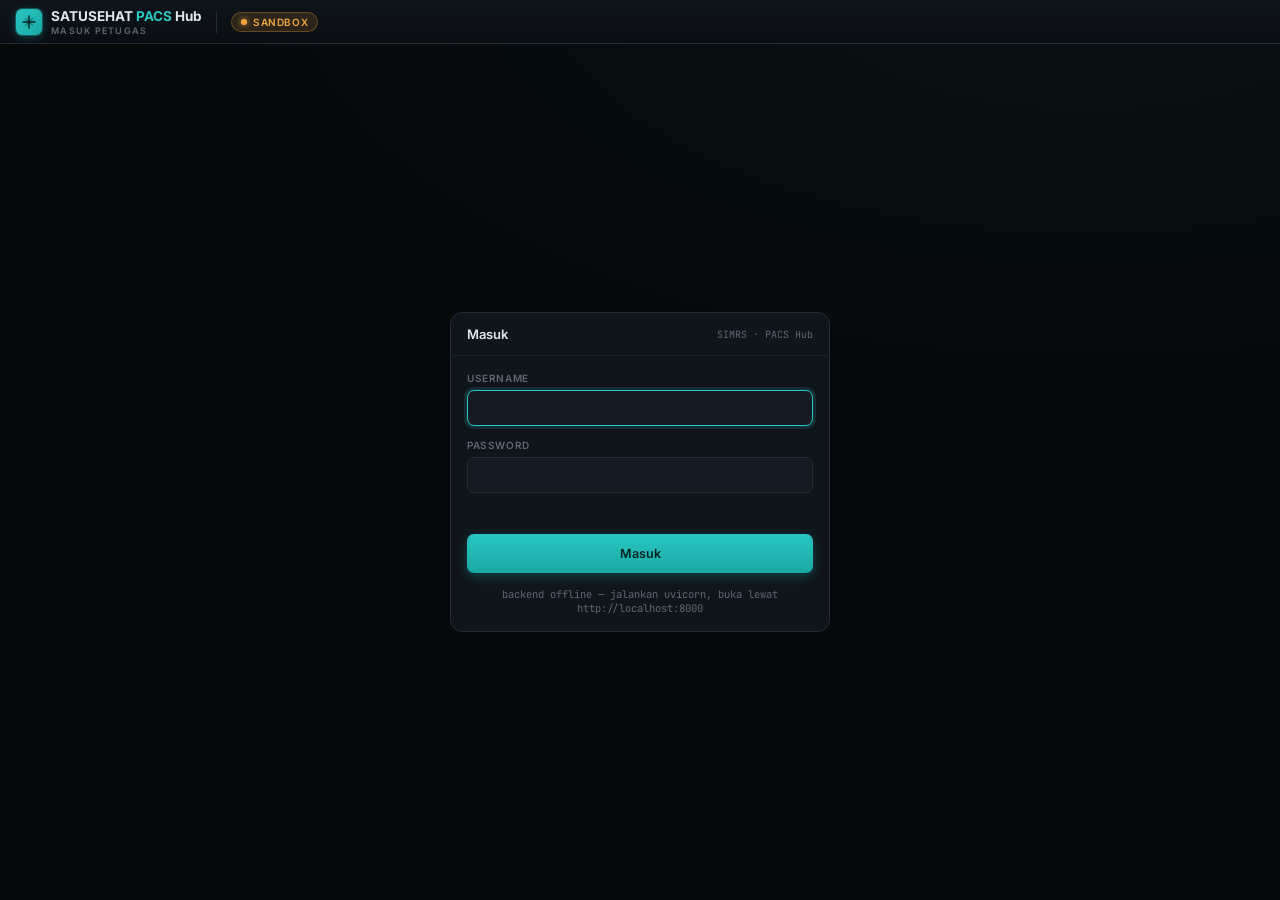
==== commit 787d6f1c: "feat: login with roles, Instalasi Bedah module (Encounter + Procedure), single PACS viewer" ====
--- a/Frontend/index.html
+++ b/Frontend/index.html
@@ -3,6 +3,7 @@
 <head>
 <meta charset="UTF-8" />
 <meta name="viewport" content="width=device-width, initial-scale=1.0" />
+<script src="auth.js"></script>
 <title>SATUSEHAT PACS Hub · Menu</title>
 <link rel="preconnect" href="https://fonts.googleapis.com" />
 <link rel="preconnect" href="https://fonts.gstatic.com" crossorigin />
@@ -138,7 +139,7 @@
     <a href="index.html" class="active">Menu</a>
     <a href="instalasi.html">Instalasi</a>
     <a href="pacs.html">PACS Viewer</a>
-    <a href="viewer.html">Live Viewer</a>
+    <a href="bedah.html">Bedah</a>
   </nav>
   <div class="brand-spacer"></div>
   <div class="conn" id="conn"><i class="led"></i><small id="connText">SATUSEHAT <b>memeriksa…</b></small></div>
@@ -201,11 +202,11 @@
       <p>Input pemeriksaan, registrasi pasien via NIK, upload citra DICOM/PNG, dan bacaan radiolog dengan kode ICD-10.</p>
       <div class="mod-foot"><span class="mod-stat"><b>Langkah 1</b> input · upload · simpan</span><span class="mod-go">Buka <svg viewBox="0 0 24 24"><path d="M5 12h14M13 6l6 6-6 6"/></svg></span></div>
     </a>
-    <a class="mod" href="instalasi.html#bedah" style="--brd:rgba(157,123,255,.4);--glow:rgba(157,123,255,.14);--ic:#9d7bff;--ic-bg:rgba(157,123,255,.13);--ic-brd:rgba(157,123,255,.25)">
+    <a class="mod" href="bedah.html" style="--brd:rgba(157,123,255,.4);--glow:rgba(157,123,255,.14);--ic:#9d7bff;--ic-bg:rgba(157,123,255,.13);--ic-brd:rgba(157,123,255,.25)">
       <div class="mod-icon"><svg viewBox="0 0 24 24"><path d="M14.5 3.5l6 6L9 21H3v-6z"/><path d="M12 6l6 6"/></svg></div>
       <h3>Instalasi Bedah</h3>
-      <p>Formulir pemeriksaan yang sama dengan unit Instalasi Bedah — citra dan bacaan dikirim sebagai ImagingStudy + DiagnosticReport ke SATUSEHAT.</p>
-      <div class="mod-foot"><span class="mod-stat"><b>Langkah 1</b> unit Bedah</span><span class="mod-go">Buka <svg viewBox="0 0 24 24"><path d="M5 12h14M13 6l6 6-6 6"/></svg></span></div>
+      <p>Jadwal &amp; laporan operasi, lengkap dengan hasil radiologi pasien — dikirim sebagai Encounter + Procedure (ICD-9-CM) ke SATUSEHAT.</p>
+      <div class="mod-foot"><span class="mod-stat"><b>Langkah 3</b> jadwal · laporan operasi</span><span class="mod-go">Buka <svg viewBox="0 0 24 24"><path d="M5 12h14M13 6l6 6-6 6"/></svg></span></div>
     </a>
     <a class="mod" href="pacs.html" style="--brd:rgba(74,144,226,.4);--glow:rgba(74,144,226,.14);--ic:#4a90e2;--ic-bg:rgba(74,144,226,.13);--ic-brd:rgba(74,144,226,.25)">
       <div class="mod-icon"><svg viewBox="0 0 24 24"><rect x="3" y="3" width="7" height="7" rx="1"/><rect x="14" y="3" width="7" height="7" rx="1"/><rect x="3" y="14" width="7" height="7" rx="1"/><rect x="14" y="14" width="7" height="7" rx="1"/></svg></div>
@@ -262,7 +263,7 @@
     $('#statArchive').textContent=list.length;
     $('#statArchiveSub').textContent=withFile+' dengan citra';
     $('#modArchive').textContent=list.length;
-    $('#actList').innerHTML=list.length?list.slice(0,4).map(x=>'<div class="act"><div class="act-ic">'+ACT_ICON+'</div><div class="act-main"><b>'+esc((x.description||'Studi').toUpperCase())+' — '+esc(x.name||'—')+'</b><small>'+esc((x.instalasi||'').replace('Instalasi ',''))+' · No. Arsip '+esc(x.id)+'</small></div><span class="act-tag '+(x.file?'new':'wait')+'">'+(x.file?'Baru':'Tanpa citra')+'</span></div>').join('')
+    $('#actList').innerHTML=list.length?list.slice(0,4).map(x=>'<div class="act"><div class="act-ic">'+ACT_ICON+'</div><div class="act-main"><b>'+esc((x.description||'Studi').toUpperCase())+' — '+esc(x.name||'—')+'</b><small>'+esc((x.instalasi||'').replace('Instalasi ',''))+' · No. Arsip '+esc(x.id)+'</small></div><span class="act-tag '+(x.sent?'sent':x.file?'new':'wait')+'">'+(x.sent?'Terkirim':x.file?'Baru':'Tanpa citra')+'</span></div>').join('')
       :'<div class="act"><div class="act-main"><b>Belum ada aktivitas</b><small>mulai dari Instalasi → simpan studi</small></div></div>';
   }).catch(()=>{
     $('#actList').innerHTML='<div class="act"><div class="act-main"><b>Aktivitas tidak tersedia</b><small>backend offline</small></div></div>';
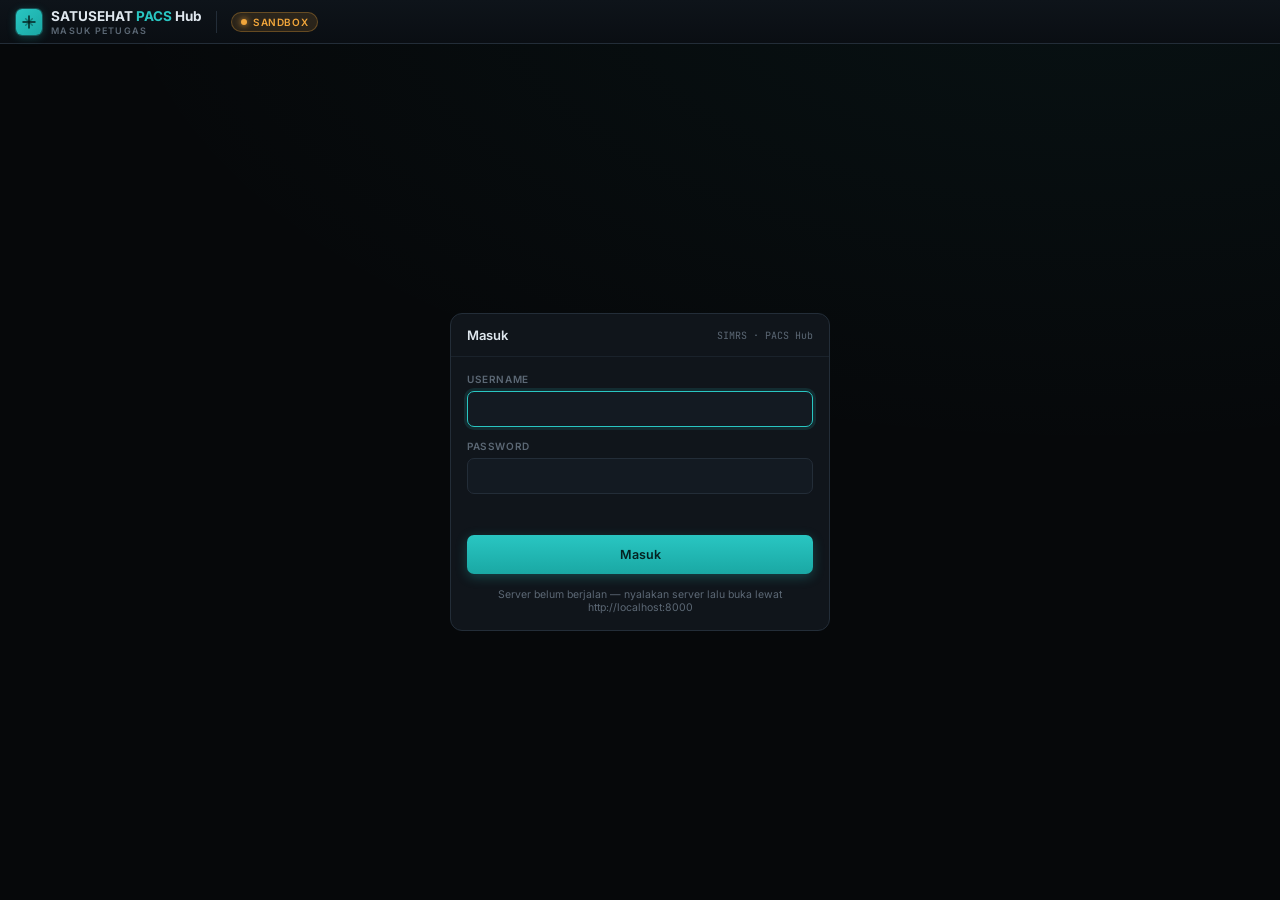
==== commit 9f55f5ab: "feat: DICOM/NIfTI-only uploads (NIfTI converted for the viewer), technical panels behind 'Detail tek" ====
--- a/Frontend/index.html
+++ b/Frontend/index.html
@@ -124,6 +124,17 @@
 .footer{margin-top:40px;padding-top:20px;border-top:1px solid var(--line-soft);display:flex;align-items:center;justify-content:space-between;font-size:11px;color:var(--txt-3)}
 
 @media(max-width:960px){.hero{grid-template-columns:1fr}.hero-visual{display:none}.stats{grid-template-columns:1fr 1fr}.modules{grid-template-columns:1fr}.bottom{grid-template-columns:1fr}}
+/* technical details (collapsed) + plain result line */
+.tech{margin-top:12px;border:1px solid var(--line);border-radius:9px;background:var(--bg-panel)}
+.tech>summary{cursor:pointer;list-style:none;padding:8px 12px;font-size:11px;font-weight:600;letter-spacing:.04em;color:var(--txt-3)}
+.tech>summary::-webkit-details-marker{display:none}
+.tech>summary::before{content:'\25B8  '}.tech[open]>summary::before{content:'\25BE  '}
+.tech[open]>summary{border-bottom:1px solid var(--line)}
+.tech>*:not(summary){margin:10px}
+.result-line{margin-top:10px;font-size:12.5px;line-height:1.5}
+.result-line:empty{display:none}
+.result-line.ok{color:var(--green)}.result-line.err{color:var(--red)}.result-line.info{color:var(--txt-2)}
+.integ-plain{padding:14px 18px 0;font-size:12.5px;color:var(--txt-2);line-height:1.6}
 </style>
 </head>
 <body>
@@ -137,7 +148,7 @@
   <div class="env-badge"><i class="dot"></i><span>SANDBOX</span></div>
   <nav class="topnav">
     <a href="index.html" class="active">Menu</a>
-    <a href="instalasi.html">Instalasi</a>
+    <a href="instalasi.html">Instalasi Radiografi</a>
     <a href="pacs.html">PACS Viewer</a>
     <a href="bedah.html">Bedah</a>
   </nav>
@@ -156,8 +167,8 @@
       <p>Hub PACS terpusat yang menyatukan Instalasi Radiologi dan Instalasi Bedah ke dalam satu Central DICOM Archive — lalu melaporkan setiap studi ke platform <b>SATUSEHAT</b> secara otomatis melalui standar HL7 FHIR R4.</p>
       <div class="hero-chips">
         <div class="chip"><i class="led"></i>Sandbox aktif</div>
-        <div class="chip"><svg viewBox="0 0 24 24"><path d="M12 2l8 4v6c0 5-3.5 8-8 10-4.5-2-8-5-8-10V6z"/></svg>OAuth2 · client_credentials</div>
-        <div class="chip"><svg viewBox="0 0 24 24"><rect x="3" y="5" width="18" height="14" rx="2"/><path d="M21 16l-5-5-6 6"/></svg>DICOM · ImagingStudy</div>
+        <div class="chip"><svg viewBox="0 0 24 24"><path d="M12 2l8 4v6c0 5-3.5 8-8 10-4.5-2-8-5-8-10V6z"/></svg>Koneksi aman</div>
+        <div class="chip"><svg viewBox="0 0 24 24"><rect x="3" y="5" width="18" height="14" rx="2"/><path d="M21 16l-5-5-6 6"/></svg>Citra DICOM &amp; NIfTI</div>
       </div>
     </div>
     <div class="hero-visual">
@@ -198,21 +209,21 @@
   <section class="modules">
     <a class="mod" href="instalasi.html" style="--brd:rgba(41,198,194,.4);--glow:rgba(41,198,194,.14);--ic:#29c6c2;--ic-bg:rgba(41,198,194,.13);--ic-brd:rgba(41,198,194,.25)">
       <div class="mod-icon"><svg viewBox="0 0 24 24"><rect x="3" y="4" width="18" height="16" rx="2"/><path d="M8 2v4M16 2v4M3 10h18M8 14h4"/></svg></div>
-      <h3>Instalasi Radiologi</h3>
-      <p>Input pemeriksaan, registrasi pasien via NIK, upload citra DICOM/PNG, dan bacaan radiolog dengan kode ICD-10.</p>
-      <div class="mod-foot"><span class="mod-stat"><b>Langkah 1</b> input · upload · simpan</span><span class="mod-go">Buka <svg viewBox="0 0 24 24"><path d="M5 12h14M13 6l6 6-6 6"/></svg></span></div>
+      <h3>Instalasi Radiografi</h3>
+      <p>Kerjakan permintaan dari dokter: pilih permintaan masuk, upload citra DICOM, lalu kirim ke radiolog.</p>
+      <div class="mod-foot"><span class="mod-stat"><b>Langkah 2</b> permintaan masuk · upload</span><span class="mod-go">Buka <svg viewBox="0 0 24 24"><path d="M5 12h14M13 6l6 6-6 6"/></svg></span></div>
     </a>
     <a class="mod" href="bedah.html" style="--brd:rgba(157,123,255,.4);--glow:rgba(157,123,255,.14);--ic:#9d7bff;--ic-bg:rgba(157,123,255,.13);--ic-brd:rgba(157,123,255,.25)">
       <div class="mod-icon"><svg viewBox="0 0 24 24"><path d="M14.5 3.5l6 6L9 21H3v-6z"/><path d="M12 6l6 6"/></svg></div>
       <h3>Instalasi Bedah</h3>
       <p>Jadwal &amp; laporan operasi, lengkap dengan hasil radiologi pasien — dikirim sebagai Encounter + Procedure (ICD-9-CM) ke SATUSEHAT.</p>
-      <div class="mod-foot"><span class="mod-stat"><b>Langkah 3</b> jadwal · laporan operasi</span><span class="mod-go">Buka <svg viewBox="0 0 24 24"><path d="M5 12h14M13 6l6 6-6 6"/></svg></span></div>
+      <div class="mod-foot"><span class="mod-stat"><b>Langkah 1 &amp; 4</b> minta radiologi · operasi</span><span class="mod-go">Buka <svg viewBox="0 0 24 24"><path d="M5 12h14M13 6l6 6-6 6"/></svg></span></div>
     </a>
     <a class="mod" href="pacs.html" style="--brd:rgba(74,144,226,.4);--glow:rgba(74,144,226,.14);--ic:#4a90e2;--ic-bg:rgba(74,144,226,.13);--ic-brd:rgba(74,144,226,.25)">
       <div class="mod-icon"><svg viewBox="0 0 24 24"><rect x="3" y="3" width="7" height="7" rx="1"/><rect x="14" y="3" width="7" height="7" rx="1"/><rect x="3" y="14" width="7" height="7" rx="1"/><rect x="14" y="14" width="7" height="7" rx="1"/></svg></div>
       <h3>PACS Viewer</h3>
       <p>Worklist dari arsip lokal — buka citra DICOM asli, isi bacaan, lalu kirim ServiceRequest, ImagingStudy &amp; DiagnosticReport ke SATUSEHAT.</p>
-      <div class="mod-foot"><span class="mod-stat"><b>Langkah 2</b> · <span id="modArchive">—</span> studi di arsip</span><span class="mod-go">Buka <svg viewBox="0 0 24 24"><path d="M5 12h14M13 6l6 6-6 6"/></svg></span></div>
+      <div class="mod-foot"><span class="mod-stat"><b>Langkah 3</b> · <span id="modArchive">—</span> studi di arsip</span><span class="mod-go">Buka <svg viewBox="0 0 24 24"><path d="M5 12h14M13 6l6 6-6 6"/></svg></span></div>
     </a>
   </section>
 
@@ -223,13 +234,17 @@
       <div id="actList"><div class="act"><div class="act-main"><b>Memuat aktivitas…</b><small>arsip lokal</small></div></div></div>
     </div>
     <div class="card">
-      <div class="card-head"><span>Integrasi SATUSEHAT</span><a href="pacs.html">Konsol</a></div>
-      <div class="integ">
-        <div class="integ-row"><div class="l"><svg viewBox="0 0 24 24"><rect x="9" y="3" width="6" height="4" rx="1"/><path d="M9 5H7a2 2 0 00-2 2v12a2 2 0 002 2h10a2 2 0 002-2V7a2 2 0 00-2-2h-2"/></svg><div><b>ServiceRequest</b><small>order pemeriksaan</small></div></div><div class="n">✓</div></div>
-        <div class="integ-row"><div class="l"><svg viewBox="0 0 24 24"><rect x="3" y="5" width="18" height="14" rx="2"/><path d="M21 16l-5-5-6 6"/></svg><div><b>ImagingStudy</b><small>metadata citra</small></div></div><div class="n">✓</div></div>
-        <div class="integ-row"><div class="l"><svg viewBox="0 0 24 24"><path d="M14 3v4a1 1 0 001 1h4"/><path d="M17 21H7a2 2 0 01-2-2V5a2 2 0 012-2h7l5 5v11a2 2 0 01-2 2z"/></svg><div><b>DiagnosticReport</b><small>bacaan + ICD-10</small></div></div><div class="n">✓</div></div>
-        <div class="integ-foot" id="integFoot"><span class="mut"># memeriksa backend…</span></div>
-      </div>
+      <div class="card-head"><span>Integrasi SATUSEHAT</span><a href="pacs.html">Buka PACS</a></div>
+      <div class="integ-plain">Hasil bacaan radiologi dan laporan operasi dikirim otomatis ke SATUSEHAT (sandbox).</div>
+      <details class="tech">
+        <summary>Detail teknis</summary>
+        <div class="integ">
+          <div class="integ-row"><div class="l"><svg viewBox="0 0 24 24"><rect x="9" y="3" width="6" height="4" rx="1"/><path d="M9 5H7a2 2 0 00-2 2v12a2 2 0 002 2h10a2 2 0 002-2V7a2 2 0 00-2-2h-2"/></svg><div><b>ServiceRequest</b><small>order pemeriksaan</small></div></div><div class="n">✓</div></div>
+          <div class="integ-row"><div class="l"><svg viewBox="0 0 24 24"><rect x="3" y="5" width="18" height="14" rx="2"/><path d="M21 16l-5-5-6 6"/></svg><div><b>ImagingStudy</b><small>metadata citra</small></div></div><div class="n">✓</div></div>
+          <div class="integ-row"><div class="l"><svg viewBox="0 0 24 24"><path d="M14 3v4a1 1 0 001 1h4"/><path d="M17 21H7a2 2 0 01-2-2V5a2 2 0 012-2h7l5 5v11a2 2 0 01-2 2z"/></svg><div><b>DiagnosticReport</b><small>bacaan + ICD-10</small></div></div><div class="n">✓</div></div>
+          <div class="integ-foot" id="integFoot"><span class="mut"># memeriksa backend…</span></div>
+        </div>
+      </details>
     </div>
   </section>
 
